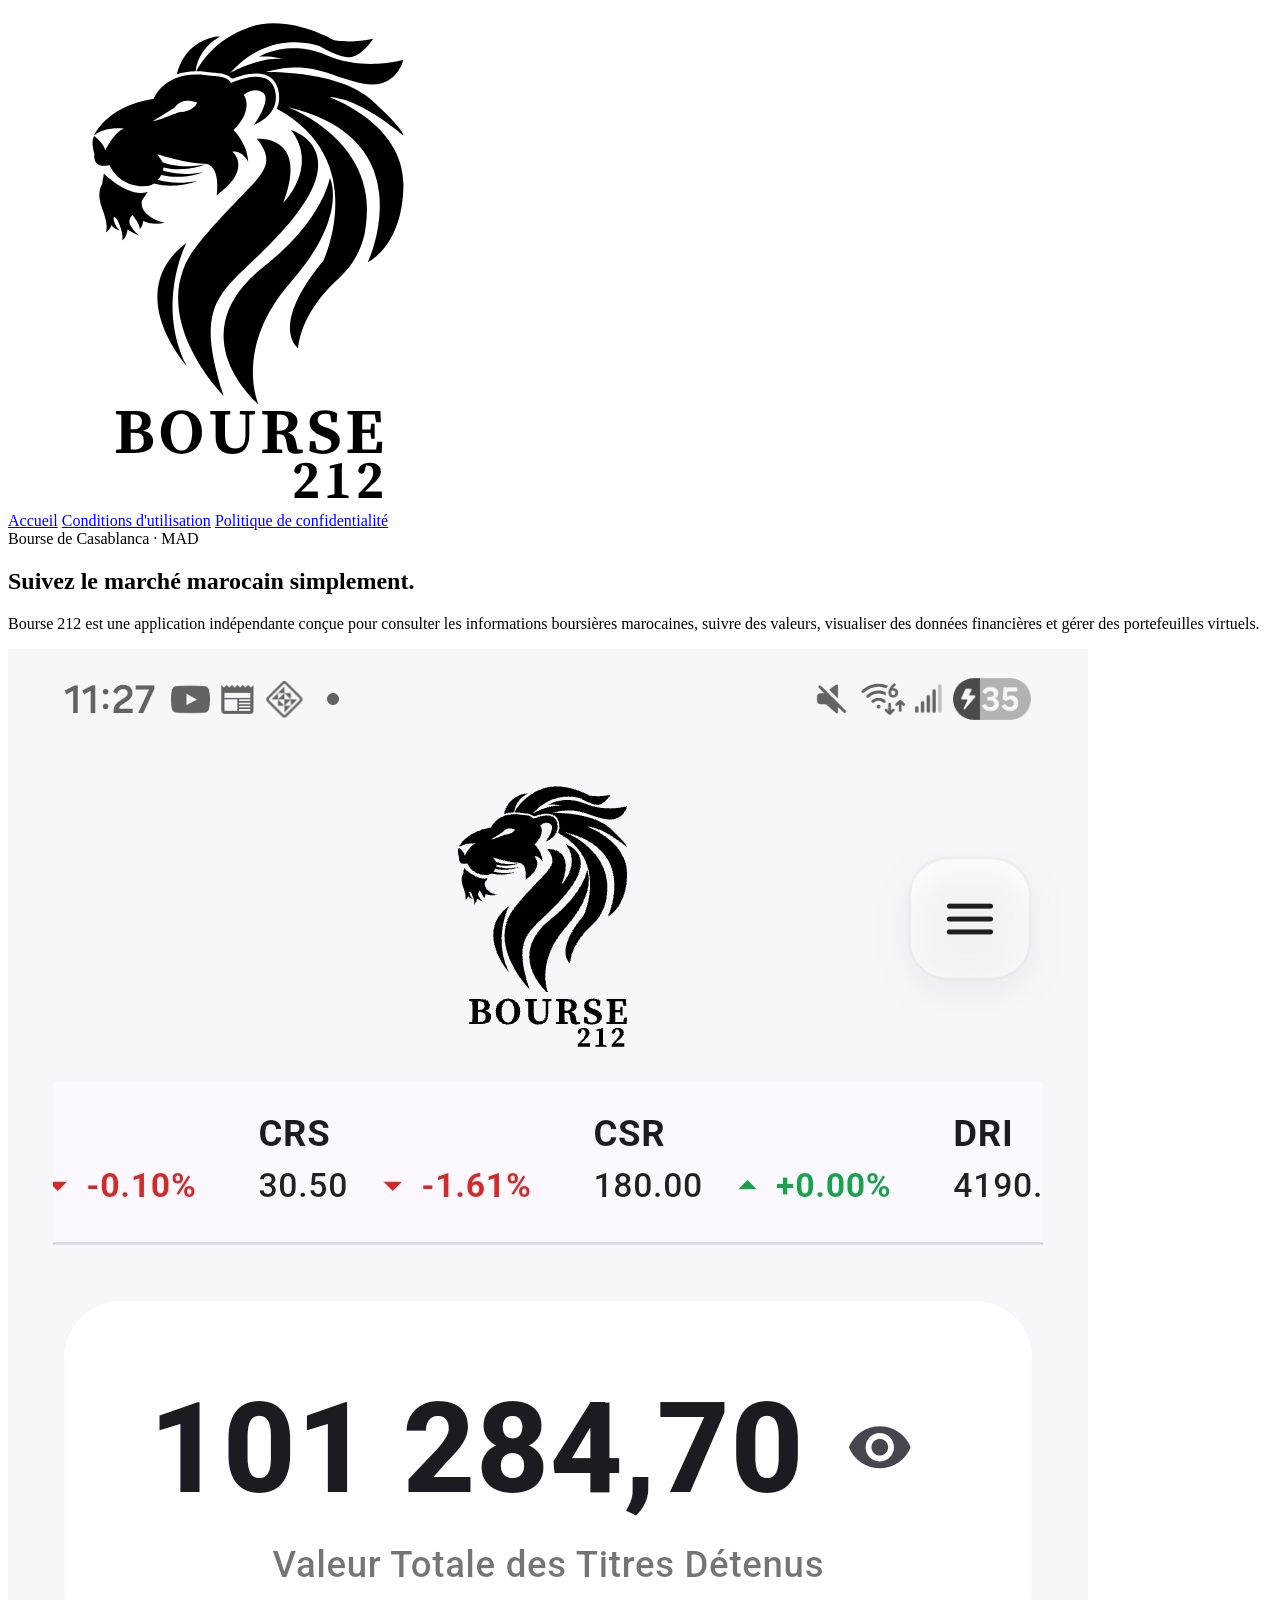
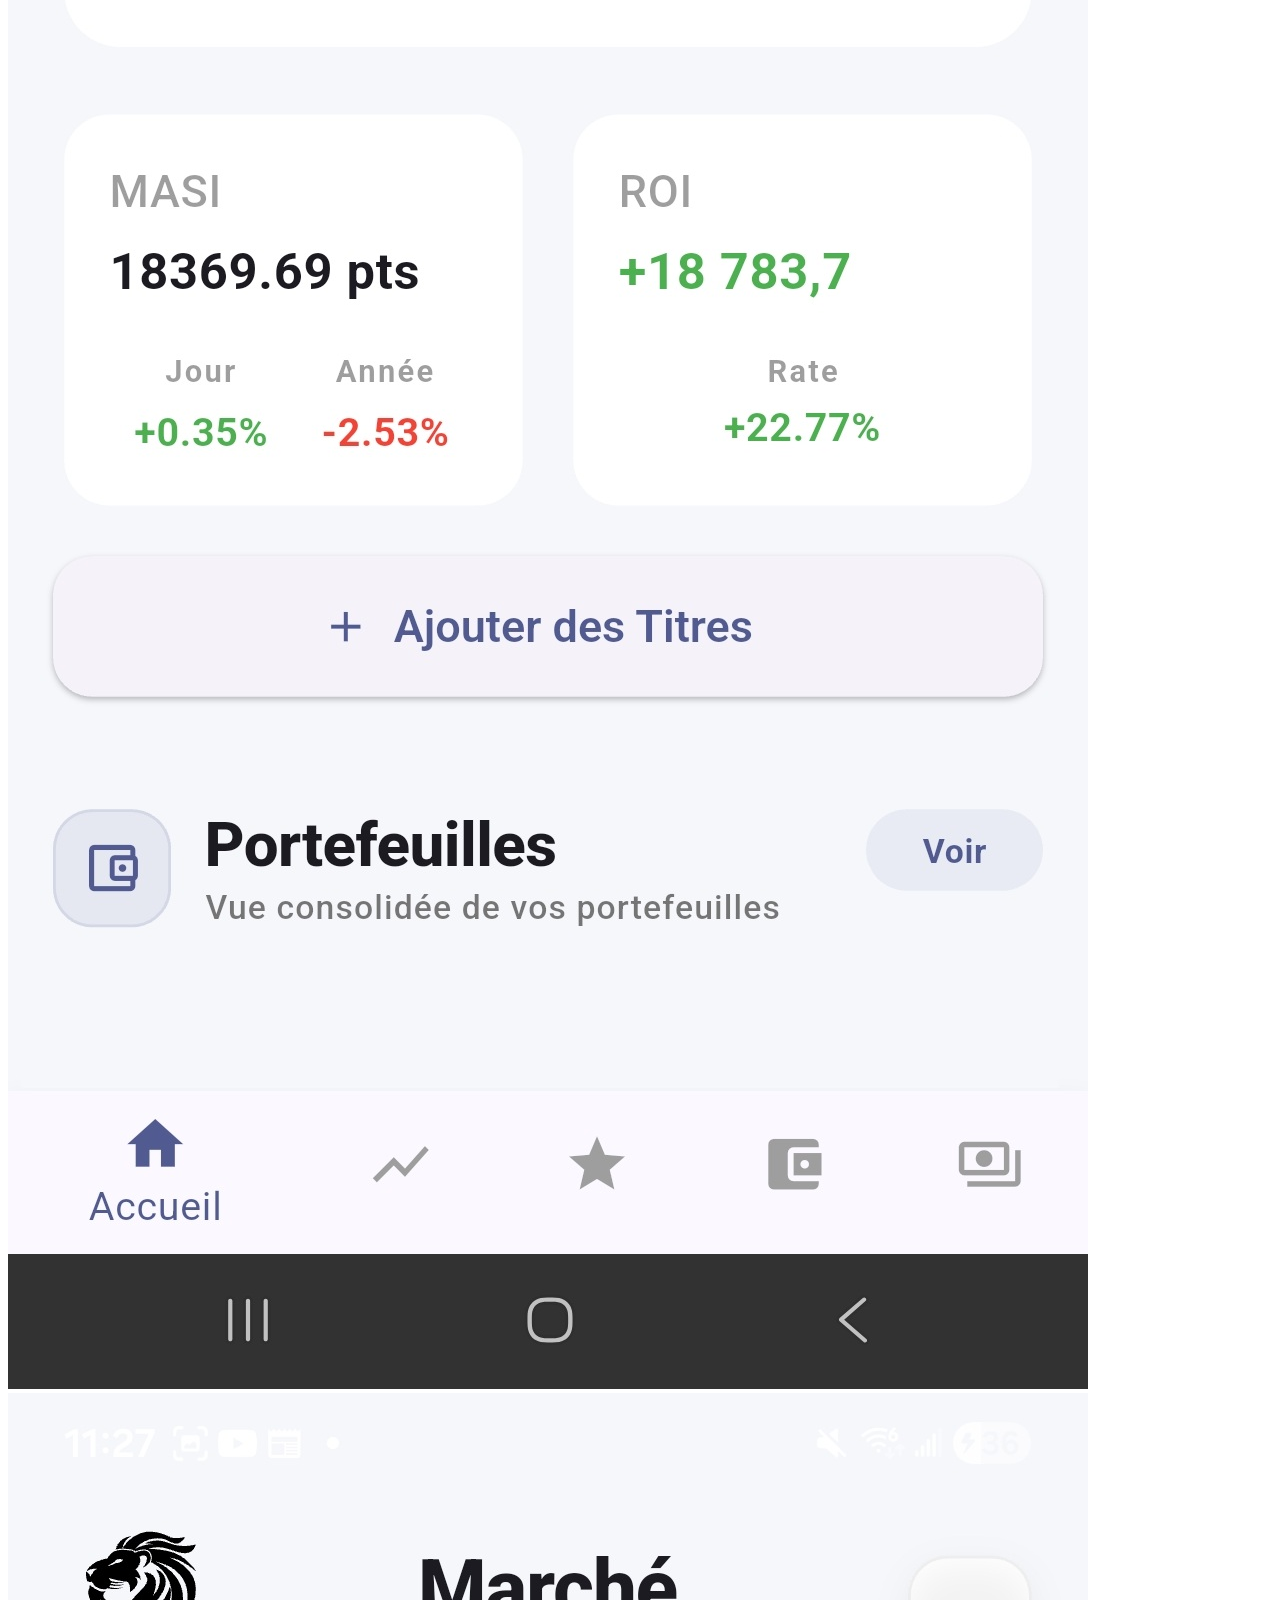
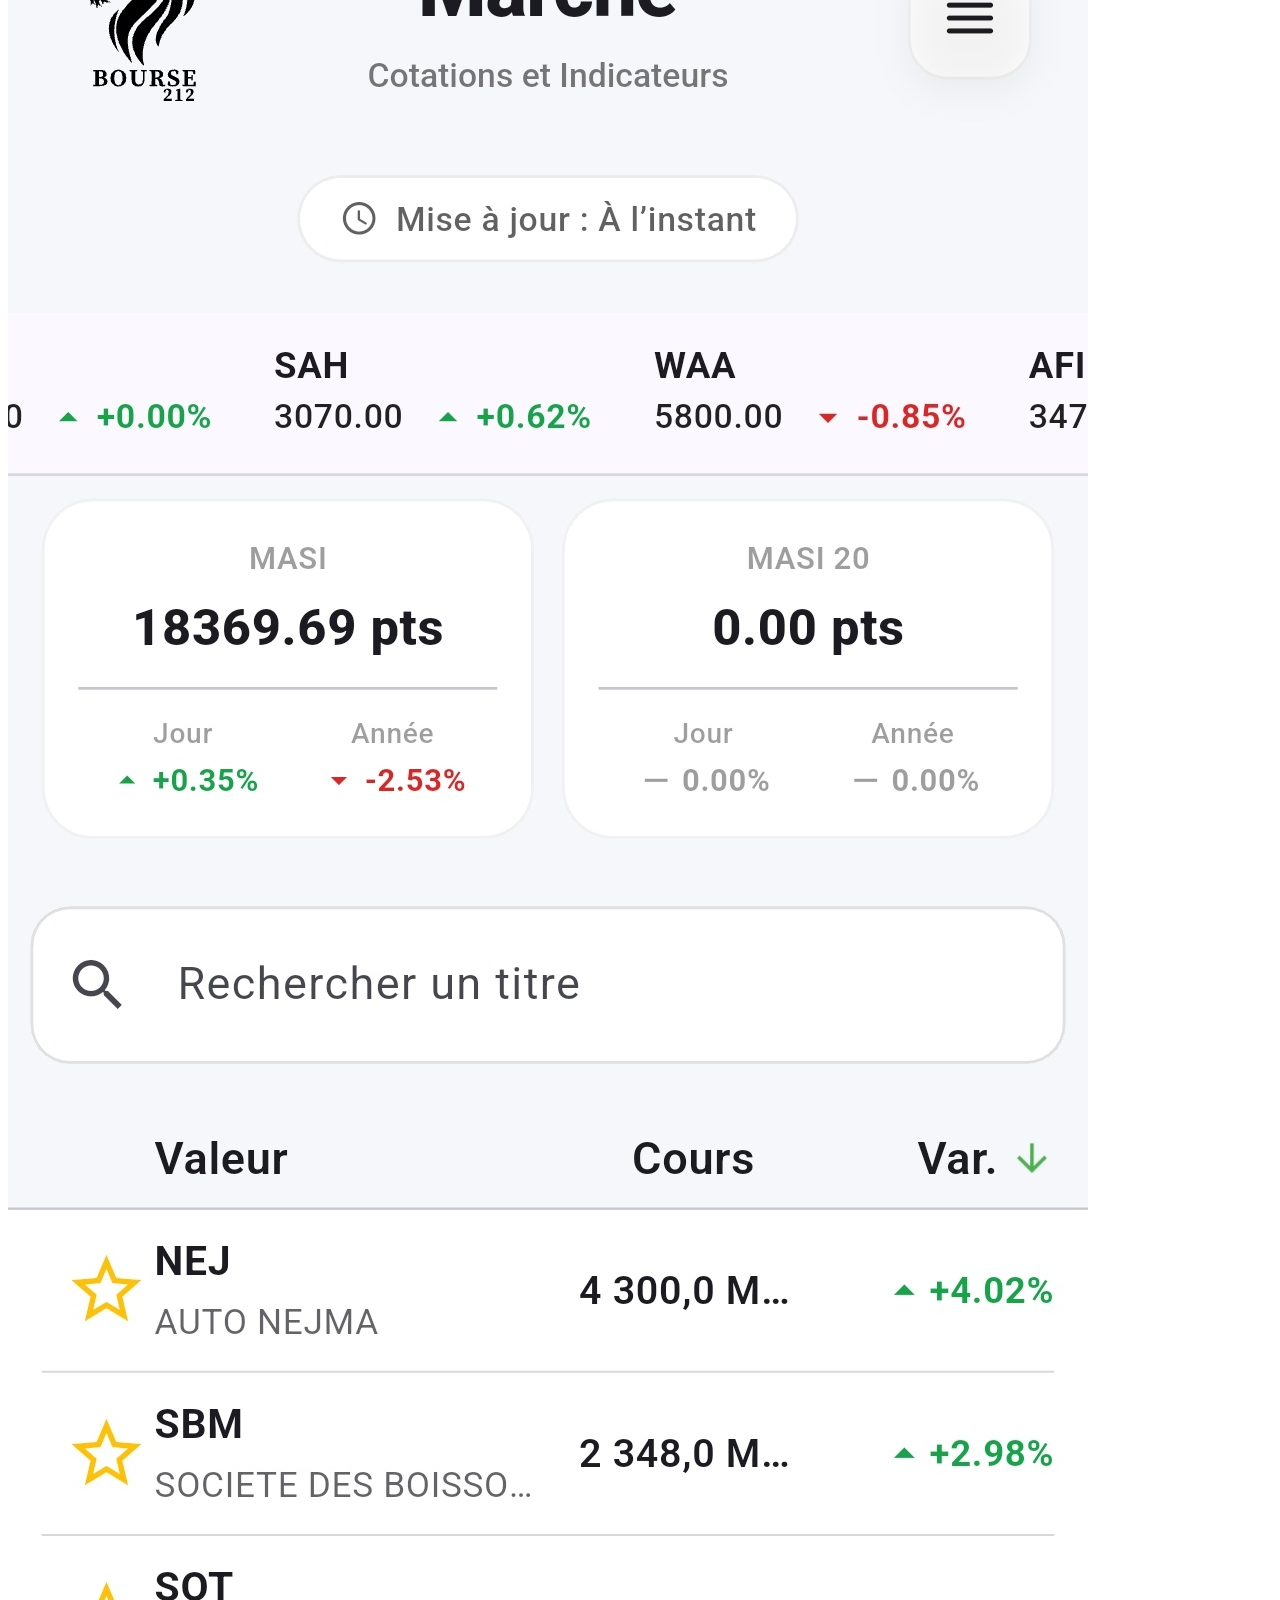
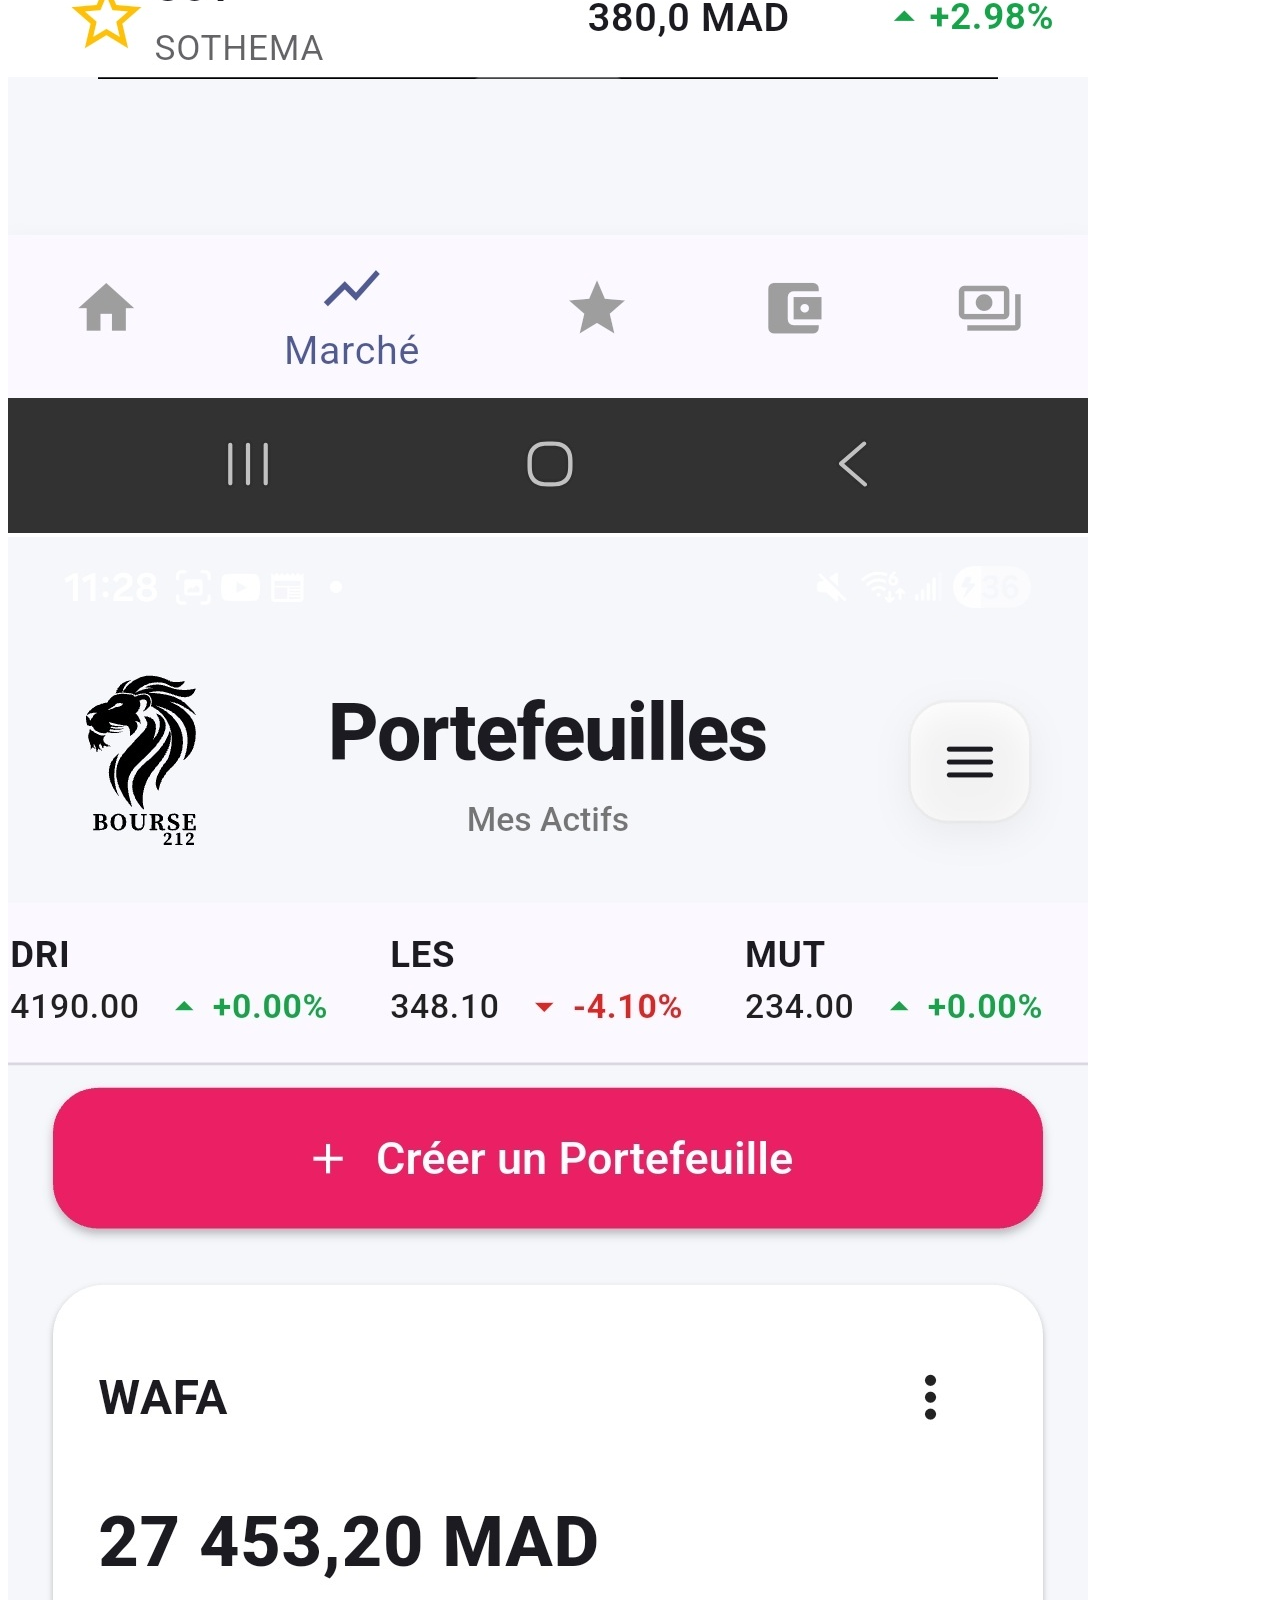
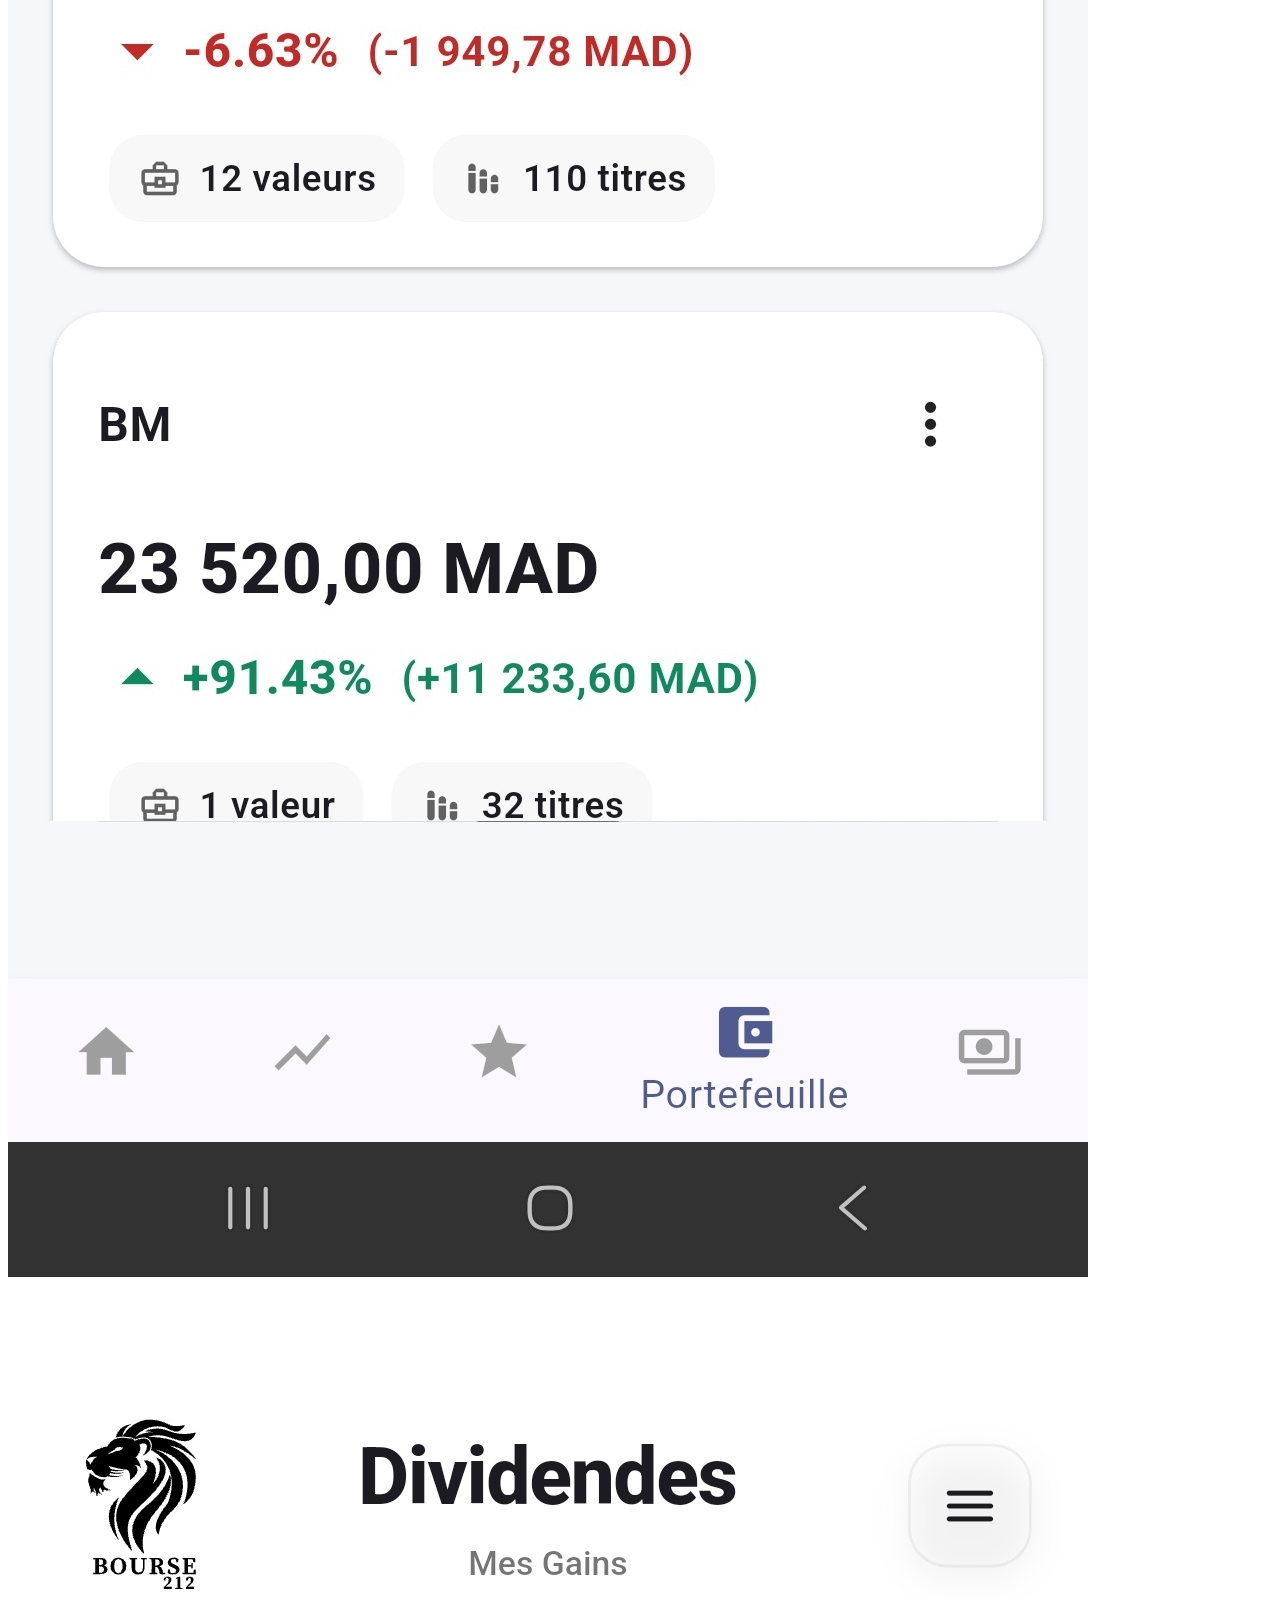
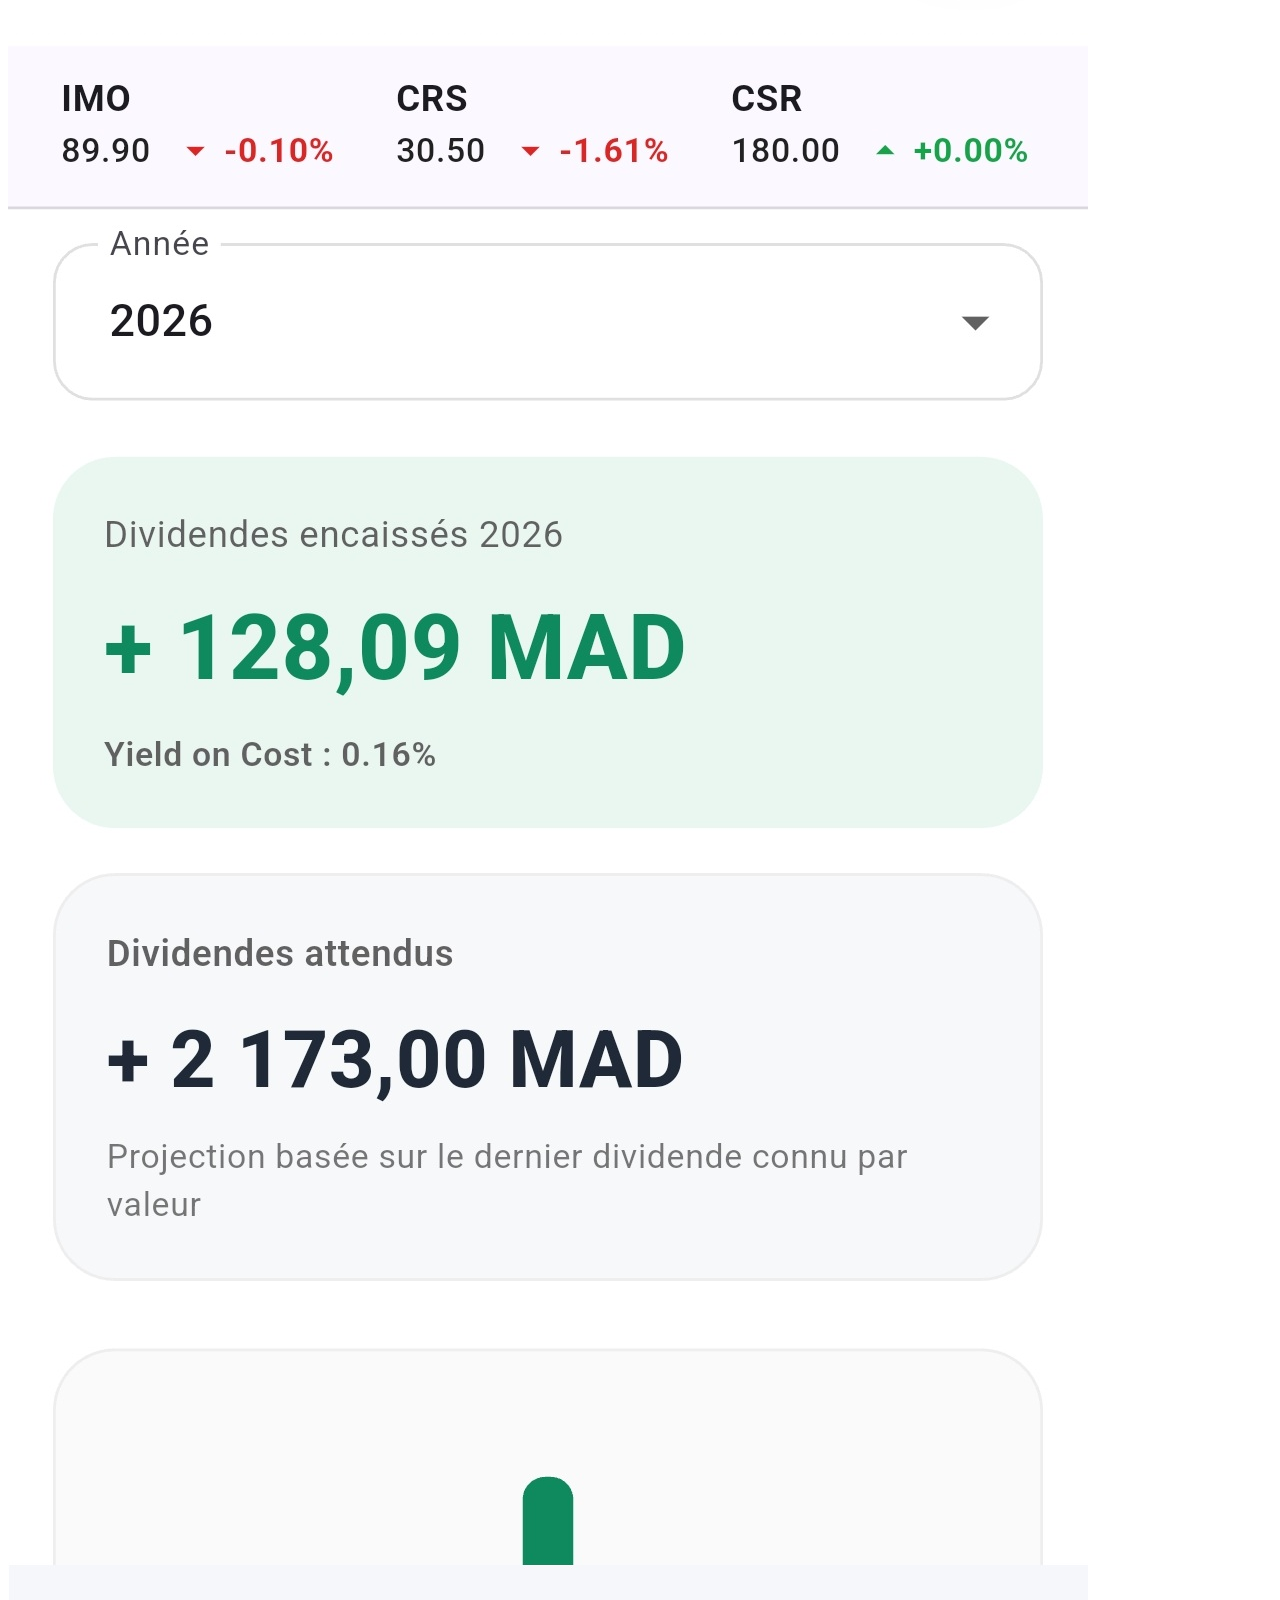
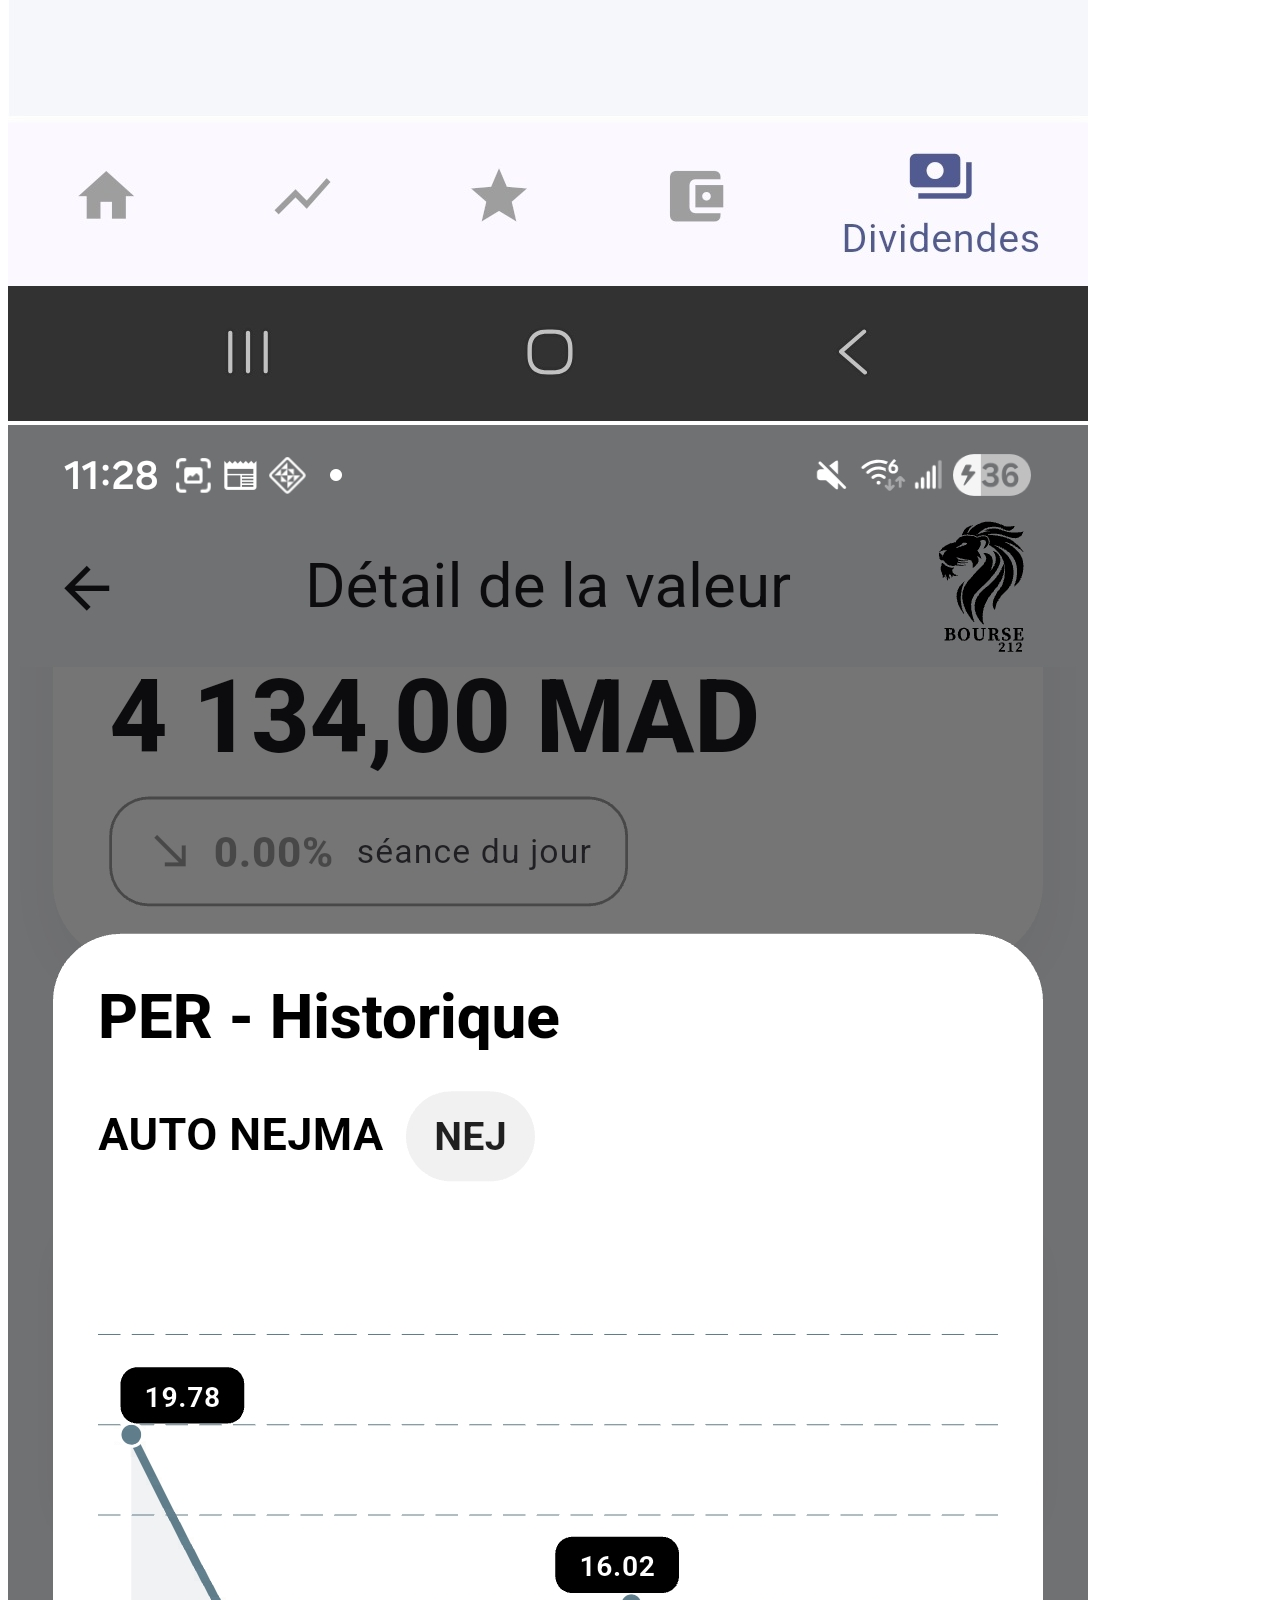
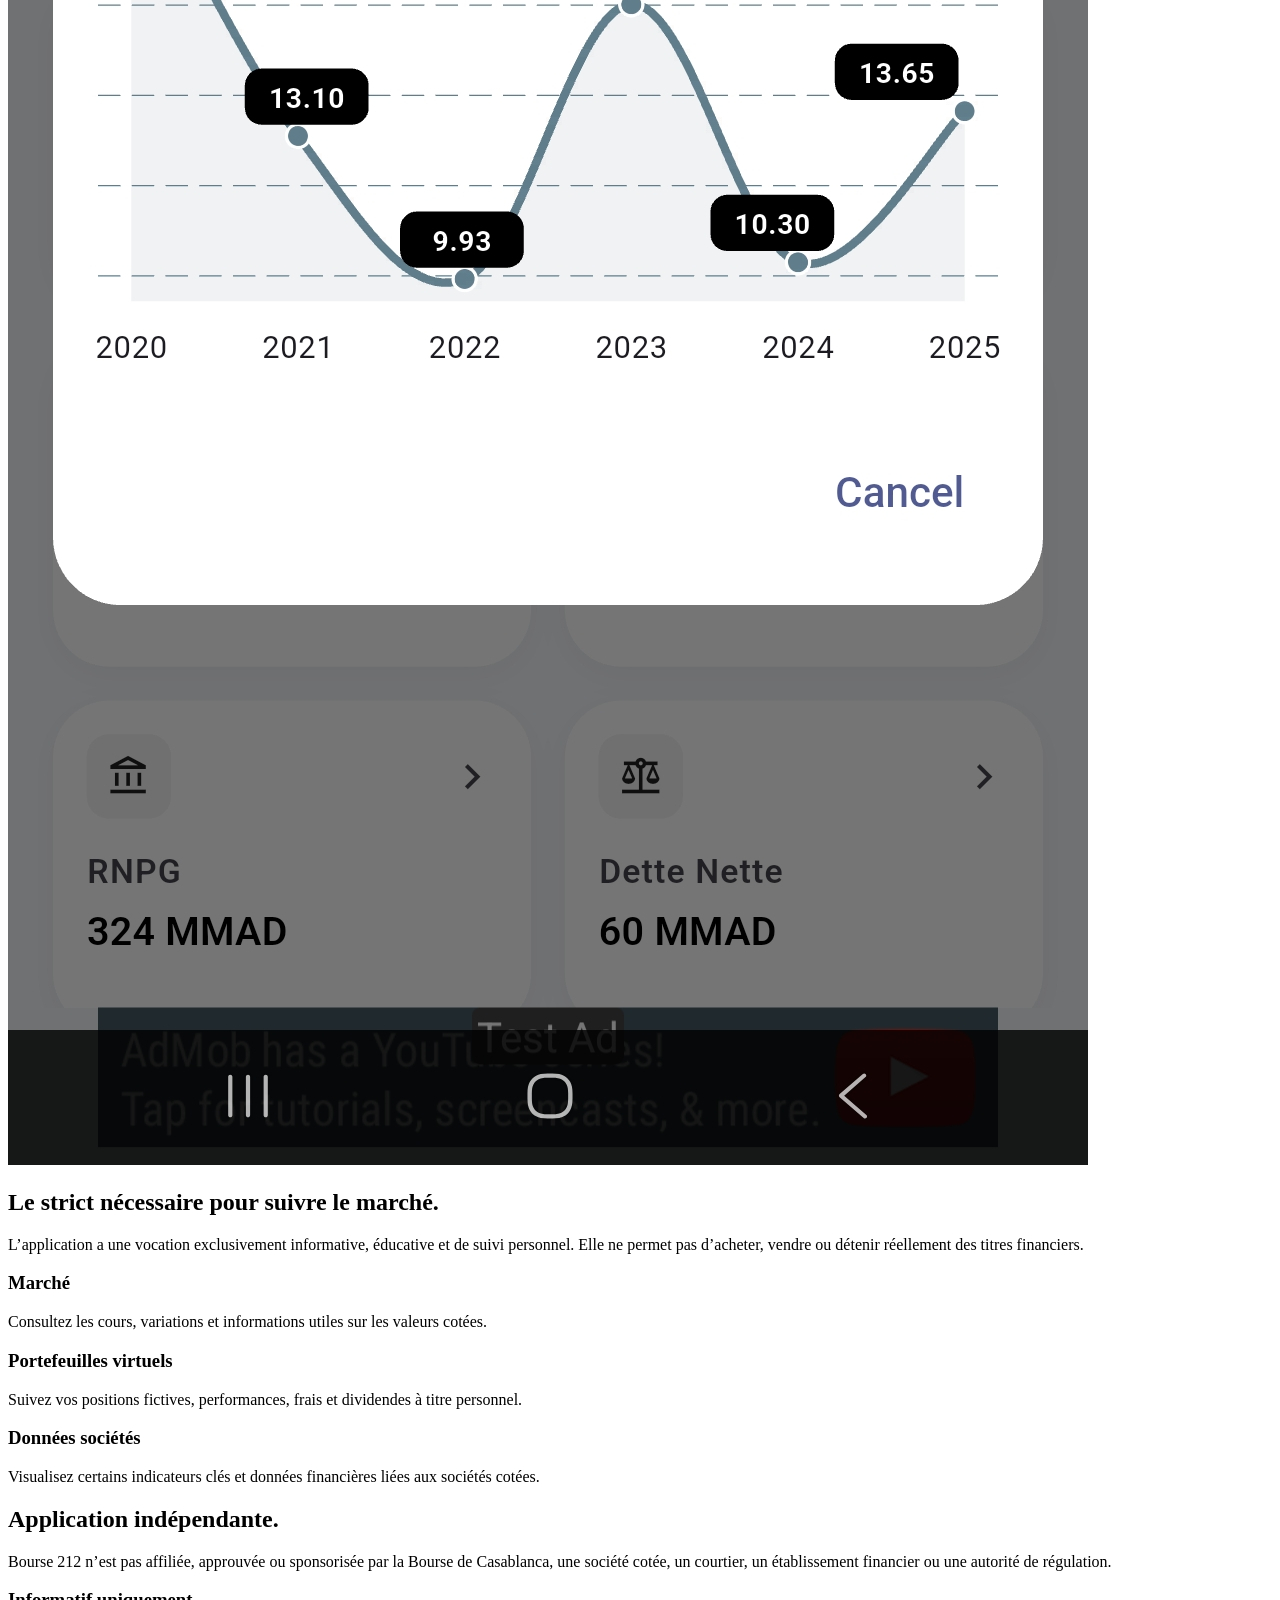
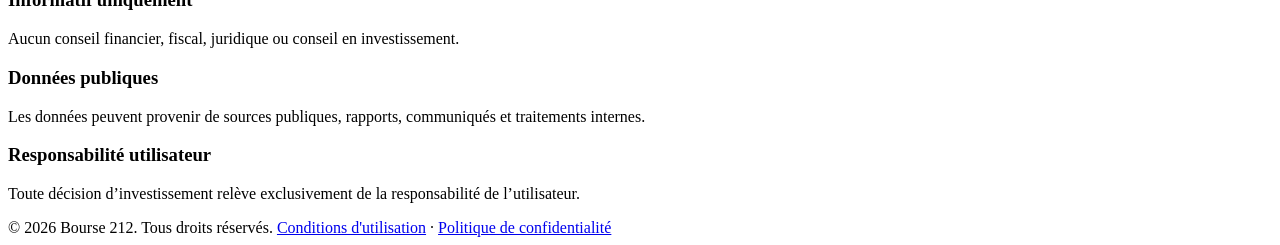
==== index.html @ 84900bec "Initial website" ====
<!doctype html>
<html lang="fr">
<head>
  <meta charset="UTF-8" />
  <meta name="viewport" content="width=device-width, initial-scale=1.0" />
  <title>Bourse 212 – Bourse de Casablanca & Portefeuilles Virtuels</title>
  <meta
    name="description"
    content="Bourse 212 est une application mobile dédiée à la Bourse de Casablanca permettant de suivre les actions marocaines, consulter des données financières et gérer des portefeuilles virtuels."
  />
  <meta
    name="keywords"
    content="bourse casablanca, bourse maroc, actions marocaines, casablanca stock exchange, morocco stocks, portefeuille virtuel, trading maroc, investing morocco"
  />
  <meta name="author" content="Bourse 212" />
  <meta property="og:title" content="Bourse 212" />
  <meta
    property="og:description"
    content="Suivez le marché marocain simplement."
  />
  <meta property="og:type" content="website" />
  <link rel="stylesheet" href="style.css" />
</head>
<body>
  <header class="header">
    <div class="container nav">
      <a class="brand" href="index.html">
        <img src="assets/logo.png" alt="Bourse 212 Logo" class="brand-logo">
      </a>
      <nav class="nav-links" aria-label="Navigation principale">
        <a href="index.html">Accueil</a>
        <a href="terms.html">Conditions d'utilisation</a>
        <a href="privacy_policy.html">Politique de confidentialité</a>
      </nav>
    </div>
  </header>

  <main>
    <section class="hero">
      <div class="container">
        <div>
          <span class="badge">Bourse de Casablanca · MAD</span>
          <h1>Suivez le marché marocain simplement.</h1>
          <p class="lead">Bourse 212 est une application indépendante conçue pour consulter les informations boursières marocaines, suivre des valeurs, visualiser des données financières et gérer des portefeuilles virtuels.</p>
          <div class="screenshots">
            <img src="assets/screen_1.jpg" alt="Bourse 212 Screenshot">
            <img src="assets/screen_2.jpg" alt="Bourse 212 Screenshot">
            <img src="assets/screen_3.jpg" alt="Bourse 212 Screenshot">
            <img src="assets/screen_4.jpg" alt="Bourse 212 Screenshot">
            <img src="assets/screen_5.jpg" alt="Bourse 212 Screenshot">
          </div>
        </div>
      </div>
    </section>

    <section id="features" class="section">
      <div class="container">
        <h2>Le strict nécessaire pour suivre le marché.</h2>
        <p class="section-intro">L’application a une vocation exclusivement informative, éducative et de suivi personnel. Elle ne permet pas d’acheter, vendre ou détenir réellement des titres financiers.</p>
        <div class="cards">
          <article class="card"><h3>Marché</h3><p>Consultez les cours, variations et informations utiles sur les valeurs cotées.</p></article>
          <article class="card"><h3>Portefeuilles virtuels</h3><p>Suivez vos positions fictives, performances, frais et dividendes à titre personnel.</p></article>
          <article class="card"><h3>Données sociétés</h3><p>Visualisez certains indicateurs clés et données financières liées aux sociétés cotées.</p></article>
        </div>
      </div>
    </section>

    <section class="section soft">
      <div class="container">
        <h2>Application indépendante.</h2>
        <p class="section-intro">Bourse 212 n’est pas affiliée, approuvée ou sponsorisée par la Bourse de Casablanca, une société cotée, un courtier, un établissement financier ou une autorité de régulation.</p>
        <div class="cards">
          <article class="card"><h3>Informatif uniquement</h3><p>Aucun conseil financier, fiscal, juridique ou conseil en investissement.</p></article>
          <article class="card"><h3>Données publiques</h3><p>Les données peuvent provenir de sources publiques, rapports, communiqués et traitements internes.</p></article>
          <article class="card"><h3>Responsabilité utilisateur</h3><p>Toute décision d’investissement relève exclusivement de la responsabilité de l’utilisateur.</p></article>
        </div>
      </div>
    </section>
  </main>

  <footer class="footer">
    <div class="container footer-row">
      <span>© 2026 Bourse 212. Tous droits réservés.</span>
      <span><a href="terms.html">Conditions d'utilisation</a> · <a href="privacy_policy.html">Politique de confidentialité</a></span>
    </div>
  </footer>
</body>
</html>
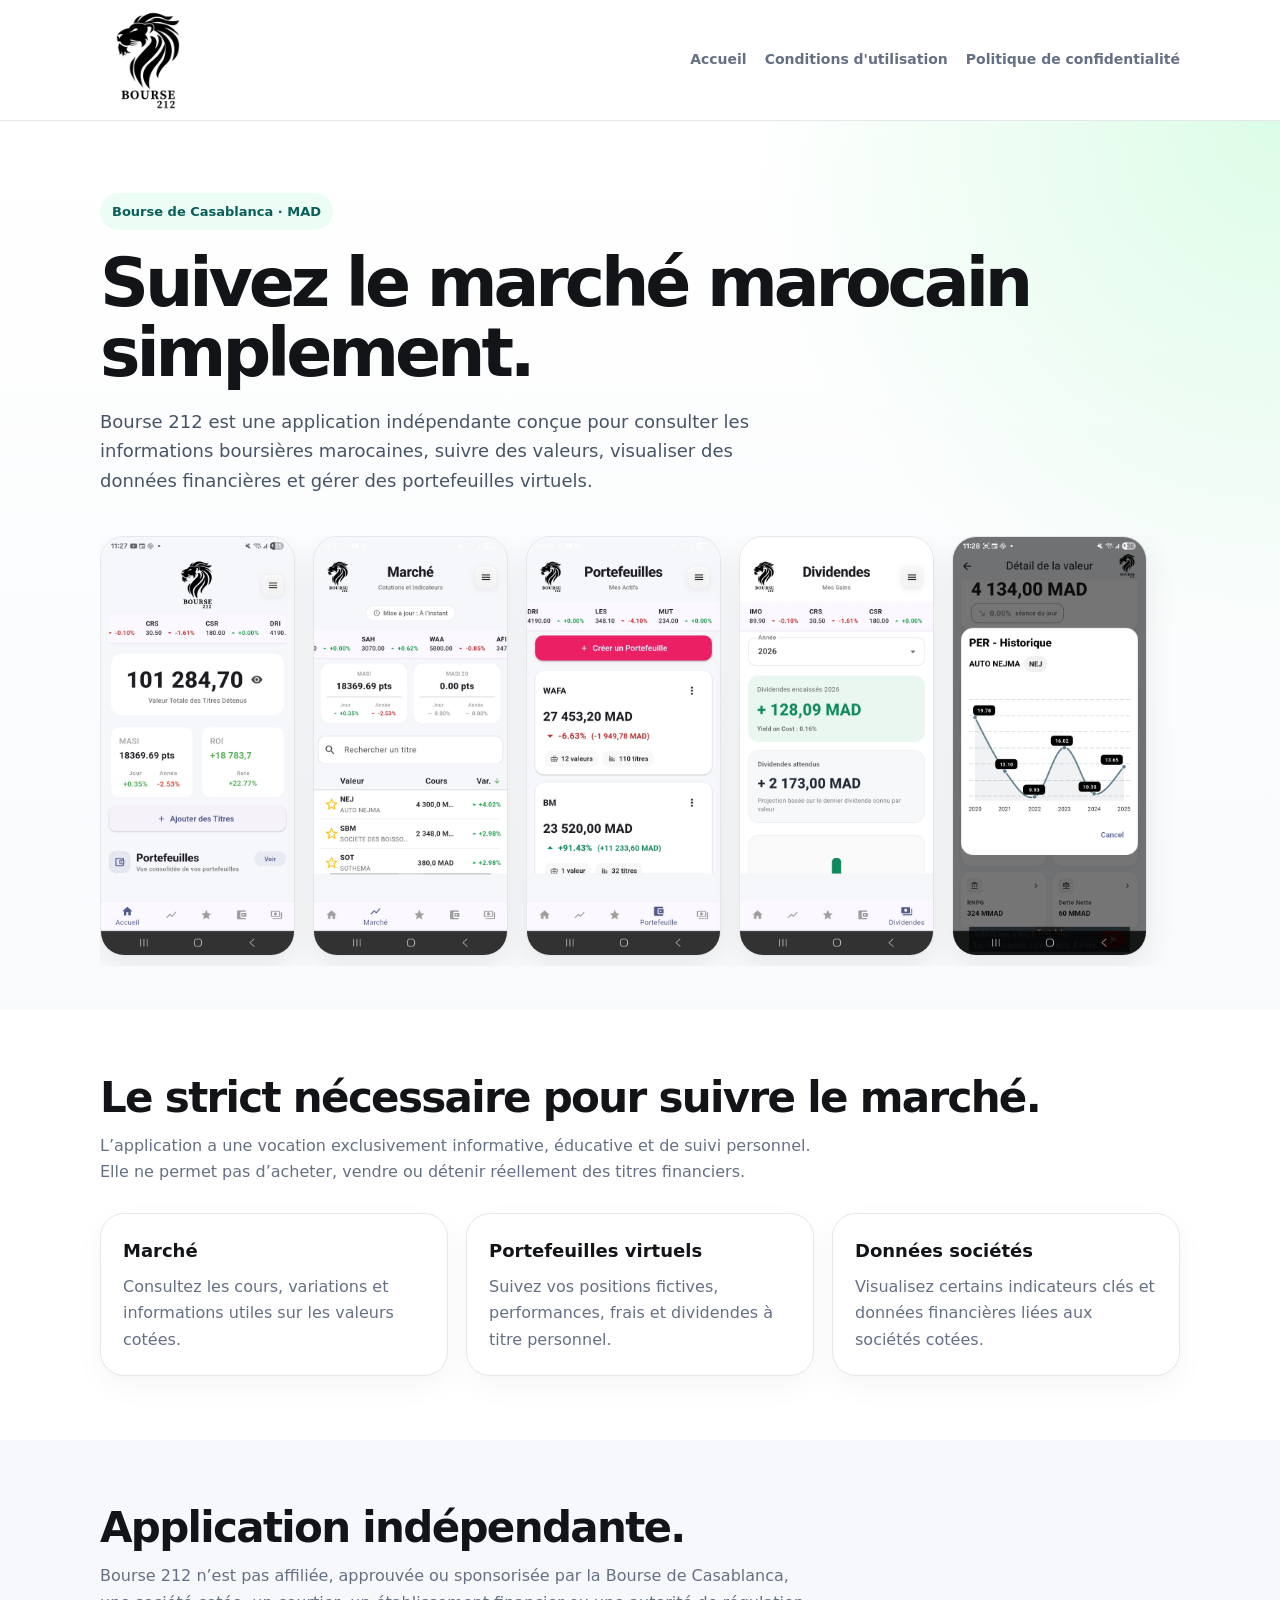
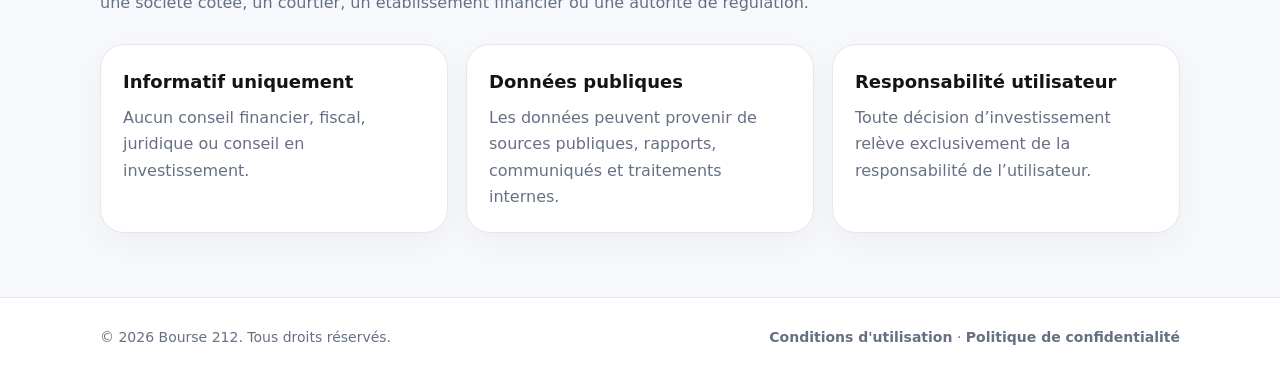
==== commit b052ca90: "fix css path" ====
--- a/index.html
+++ b/index.html
@@ -19,7 +19,7 @@
     content="Suivez le marché marocain simplement."
   />
   <meta property="og:type" content="website" />
-  <link rel="stylesheet" href="style.css" />
+  <link rel="stylesheet" href="./style.css" />
 </head>
 <body>
   <header class="header">
--- a/style.css
+++ b/style.css
@@ -0,0 +1,154 @@
+:root {
+  --bg: #ffffff;
+  --text: #121417;
+  --muted: #667085;
+  --soft: #f6f8fb;
+  --card: #ffffff;
+  --border: #e5e7eb;
+  --primary: #0f766e;
+  --primary-dark: #0b5f59;
+  --accent: #ecfdf5;
+  --shadow: 0 18px 50px rgba(15, 23, 42, 0.08);
+}
+
+* { box-sizing: border-box; }
+body {
+  margin: 0;
+  font-family: Inter, system-ui, -apple-system, BlinkMacSystemFont, "Segoe UI", sans-serif;
+  color: var(--text);
+  background: var(--bg);
+  line-height: 1.65;
+}
+
+a { color: inherit; text-decoration: none; }
+.container { width: min(1080px, calc(100% - 32px)); margin: 0 auto; }
+
+.header {
+  position: sticky;
+  top: 0;
+  z-index: 10;
+  background: rgba(255,255,255,0.9);
+  backdrop-filter: blur(12px);
+  border-bottom: 1px solid var(--border);
+}
+.nav {
+  min-height: 72px;
+  padding: 10px 0;
+  display: flex;
+  align-items: center;
+  justify-content: space-between;
+  gap: 20px;
+}
+.brand { display: flex; align-items: center; gap: 12px; font-weight: 800; letter-spacing: -0.03em; font-size: 20px; }
+.logo {
+  width: 42px; height: 42px; border-radius: 14px;
+  display: grid; place-items: center;
+  color: white; background: linear-gradient(135deg, var(--primary), #16a34a);
+  font-weight: 900; box-shadow: 0 10px 24px rgba(15,118,110,0.22);
+}
+.nav-links { display: flex; gap: 18px; color: var(--muted); font-weight: 600; font-size: 14px; }
+.nav-links a:hover { color: var(--primary); }
+
+.hero { padding: 72px 0 44px; background: radial-gradient(circle at top right, #dcfce7, transparent 34%), linear-gradient(180deg, #fff, #f8fafc); }
+.hero-grid { display: grid; grid-template-columns: 1.1fr 0.9fr; gap: 42px; align-items: center; }
+.badge { display: inline-flex; padding: 8px 12px; border-radius: 999px; color: var(--primary-dark); background: var(--accent); font-weight: 800; font-size: 13px; }
+h1 { font-size: clamp(42px, 6vw, 68px); line-height: 1.03; margin: 18px 0; letter-spacing: -0.06em; }
+.lead { font-size: 18px; color: #475467; max-width: 680px; }
+.actions { display: flex; flex-wrap: wrap; gap: 12px; margin-top: 28px; }
+.btn { padding: 13px 18px; border-radius: 16px; font-weight: 800; border: 1px solid var(--border); }
+.btn.primary { background: var(--primary); color: white; border-color: var(--primary); }
+.btn.primary:hover { background: var(--primary-dark); }
+.btn.secondary { background: white; color: var(--text); }
+
+.phone-card { background: var(--card); border: 1px solid var(--border); border-radius: 32px; padding: 20px; box-shadow: var(--shadow); }
+.mock-screen { border-radius: 26px; background: #f8fafc; padding: 18px; border: 1px solid var(--border); }
+.mock-title { display: flex; align-items: center; justify-content: space-between; margin-bottom: 18px; font-weight: 800; }
+.metric { background: white; border: 1px solid var(--border); border-radius: 22px; padding: 16px; margin-bottom: 12px; }
+.metric small { color: var(--muted); font-weight: 700; }
+.metric strong { display: block; font-size: 26px; margin-top: 4px; }
+.up { color: #15803d; } .down { color: #b42318; }
+.bars { display: grid; gap: 10px; margin-top: 14px; }
+.bar { height: 10px; border-radius: 999px; background: #e5e7eb; overflow: hidden; }
+.bar span { display: block; height: 100%; background: var(--primary); border-radius: inherit; }
+
+.section { padding: 64px 0; }
+.section.soft { background: var(--soft); }
+.section h2 { font-size: clamp(28px, 4vw, 42px); line-height: 1.12; letter-spacing: -0.04em; margin: 0 0 12px; }
+.section-intro { color: var(--muted); max-width: 720px; margin: 0 0 28px; }
+.cards { display: grid; grid-template-columns: repeat(3, 1fr); gap: 18px; }
+.card { background: white; border: 1px solid var(--border); border-radius: 24px; padding: 22px; box-shadow: 0 10px 30px rgba(15,23,42,0.04); }
+.card h3 { margin: 0 0 8px; font-size: 18px; }
+.card p { margin: 0; color: var(--muted); }
+
+.content-page { padding: 48px 0 72px; }
+.page-header { margin-bottom: 28px; }
+.page-header h1 { font-size: clamp(34px, 5vw, 52px); margin-bottom: 10px; }
+.article { max-width: 880px; }
+.article-card { background: white; border: 1px solid var(--border); border-radius: 26px; padding: clamp(22px, 4vw, 36px); box-shadow: 0 12px 38px rgba(15,23,42,0.05); }
+.article h2 { margin-top: 34px; font-size: 24px; letter-spacing: -0.02em; }
+.article p, .article li { color: #344054; }
+.article ul { padding-left: 22px; }
+.notice { background: #fffbeb; border: 1px solid #fde68a; color: #78350f; padding: 16px; border-radius: 18px; }
+
+.footer { border-top: 1px solid var(--border); padding: 28px 0; color: var(--muted); font-size: 14px; }
+.footer-row { display: flex; justify-content: space-between; gap: 18px; flex-wrap: wrap; }
+.footer a { font-weight: 700; }
+
+@media (max-width: 820px) {
+  .hero-grid, .cards { grid-template-columns: 1fr; }
+  .nav { height: auto; padding: 16px 0; align-items: flex-start; }
+  .nav-links { flex-wrap: wrap; justify-content: flex-end; }
+  .hero { padding-top: 48px; }
+}
+
+.brand {
+  display: flex;
+  align-items: center;
+  gap: 10px;
+  text-decoration: none;
+}
+
+.brand-logo {
+  width: 100px;
+  height: 100px;
+  object-fit: contain;
+}
+
+.screenshots {
+  margin-top: 40px;
+  display: flex;
+  gap: 18px;
+  overflow-x: auto;
+  padding-bottom: 10px;
+  scroll-behavior: smooth;
+}
+
+.screenshots::-webkit-scrollbar {
+  height: 8px;
+}
+
+.screenshots::-webkit-scrollbar-thumb {
+  background: #d1d5db;
+  border-radius: 999px;
+}
+
+.screenshots img {
+  height: 420px;
+  width: auto;
+  border-radius: 24px;
+  flex-shrink: 0;
+  box-shadow: 0 10px 30px rgba(0,0,0,0.08);
+  transition: transform 0.25s ease;
+  border: 1px solid #e5e7eb;
+  background: white;
+}
+
+.screenshots img:hover {
+  transform: translateY(-4px);
+}
+
+@media (max-width: 768px) {
+  .screenshots img {
+    height: 360px;
+  }
+}
